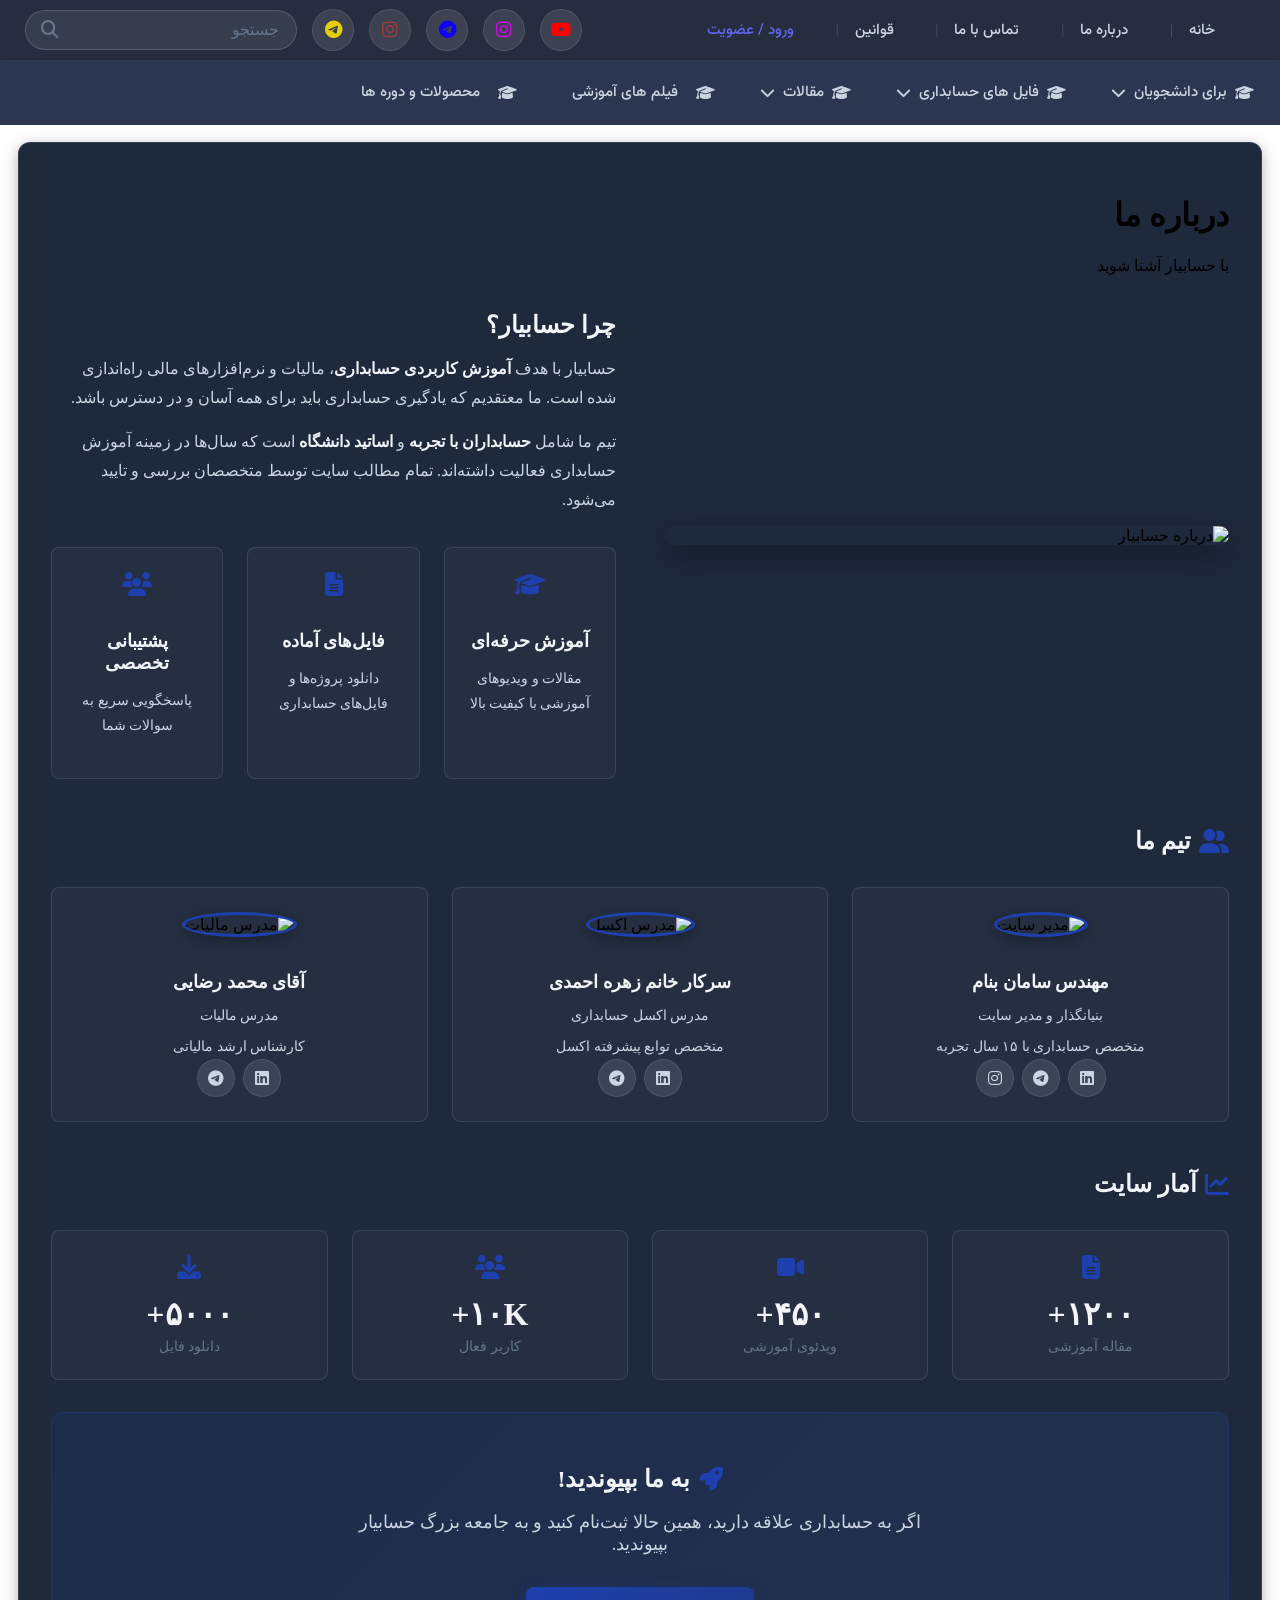
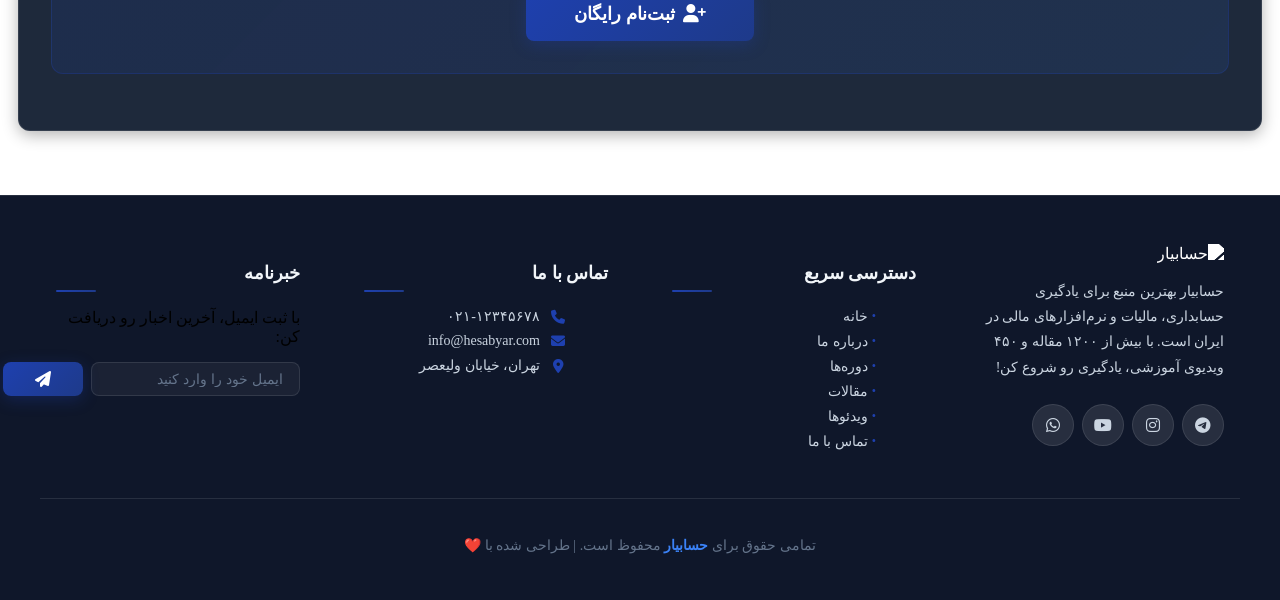
==== html/about-us.html @ b2c0339a "first commit and push" ====
<!doctype html>
<html lang="en" dir="rtl">
  <head>
    <meta charset="UTF-8" />
    <meta name="viewport" content="width=device-width, initial-scale=1.0" />
    <title>about us</title>
    <!-- Fonts -->
    <link
      href="https://fonts.googleapis.com/css2?family=Vazirmatn:wght@100;200;300;400;500;600;700;800;900&display=swap"
      rel="stylesheet"
    />
    <link
      rel="stylesheet"
      href="https://cdnjs.cloudflare.com/ajax/libs/font-awesome/6.7.2/css/all.min.css"
    />
    <link rel="stylesheet" href="../styles/header/top-header.css" />
    <link rel="stylesheet" href="../styles/header/bottom-header.css" />
    <link rel="stylesheet" href="../styles/header/mobile-header.css" />
    <link rel="stylesheet" href="../styles/main/main.css" />
    <link rel="stylesheet" href="../styles/pages/about-us.css" />
    <link rel="stylesheet" href="../styles/footer/main-footer.css" />
    <link
      rel="stylesheet"
      href="https://cdnjs.cloudflare.com/ajax/libs/font-awesome/6.7.2/css/all.min.css"
    />
  </head>
  <body>
    <header class="header">
      <section class="top-header">
        <div class="top-header_container">
          <div class="top-header_wrapper">
            <div class="top-header_right">
              <ul class="top-header_right right-menu">
                <li class="right-menu_items home">
                  <a href="../html/index.html">خانه</a>
                </li>
                <li class="right-menu_items about-us">
                  <a href="../html/about-us.html">درباره ما</a>
                </li>

                <li class="right-menu_items contact-us">
                  <a href="../html/support.html"> تماس با ما </a>
                </li>

                <li class="right-menu_items rules">
                  <a href="../html/support.html"> قوانین </a>
                </li>

                <li class="right-menu_items signin">
                  <a href="../html/sign-up.html" class="signup">ورود / عضویت</a>
                </li>
              </ul>
            </div>

            <div class="top-header_left">
              <ul class="components">
                <li class="social-icons-item youtube">
                  <a class="social-link youtube-social-icon" href="#">
                    <i class="fa-brands fa-youtube" style="color: red"></i>
                  </a>
                </li>

                <li class="social-icons-item instagram">
                  <a class="social-link instagram-social-icon" href="#">
                    <i
                      class="fa-brands fa-instagram"
                      style="color: rgb(205, 10, 223)"
                    ></i>
                  </a>
                </li>

                <li class="social-icons-item telegram">
                  <a class="social-link telegram-social-icon" href="#">
                    <i
                      class="fa-brands fa-telegram"
                      style="color: rgb(17, 0, 255)"
                    ></i>
                  </a>
                </li>

                <li class="social-icons-item aparat">
                  <a class="social-link aparat-social-icon" href="#">
                    <i
                      class="fa-brands fa-instagram"
                      style="color: rgb(157, 61, 61)"
                    ></i>
                  </a>
                </li>

                <li class="social-icons-item eitaa">
                  <a class="social-link eitaa-social-icon" href="#">
                    <i
                      class="fa-brands fa-telegram"
                      style="color: rgb(230, 207, 4)"
                    ></i>
                  </a>
                </li>

                <li class="search-box">
                  <input type="text" placeholder="جستجو" />
                  <i class="fa-solid fa-magnifying-glass"></i>
                </li>
              </ul>
            </div>
          </div>
        </div>
      </section>

      <section class="bottom-header">
        <div class="bottom-header_container">
          <div class="bottom-header_wrapper">
            <nav class="navbar">
              <ul class="nav-menu">
                <li class="nav-menu_items">
                  <span class="menu-item menu-item-static">
                    <i class="fa-solid fa-graduation-cap"></i>
                    <span class="menu-item_name"> برای دانشجویان </span>
                    <i class="fa-solid fa-chevron-down"></i>
                  </span>

                  <ul class="sub-menu">
                    <li class="has-submenu">
                      <span class="submenu-label">
                        کتاب و جزوه
                        <i class="fa-solid fa-chevron-left"></i>
                      </span>

                      <ul class="sub-menu-2">
                        <li>
                          <a href="list-page.html?cat=diploma"
                            >دروس تخصصی دیپلم</a
                          >
                        </li>
                        <li>
                          <a href="list-page.html?cat=associate_degree"
                            >دروس تخصصی کاردانی</a
                          >
                        </li>
                        <li>
                          <a href="list-page.html?cat=bachelor"
                            >دروس تخصصی کارشناسی</a
                          >
                        </li>
                        <li>
                          <a href="list-page.html?cat=master"
                            >دروس تخصصی ارشد</a
                          >
                        </li>
                        <li>
                          <a href="list-page.html?cat=phd">دروس تخصصی دکتری</a>
                        </li>
                      </ul>
                    </li>

                    <li class="has-submenu">
                      <span class="submenu-label">
                        کنکوری ها
                        <i class="fa-solid fa-chevron-left"></i>
                      </span>

                      <ul class="sub-menu-2">
                        <li>
                          <a href="list-page.html?cat=konkur1"
                            >سوالات کنکوری ها + جواب ها</a
                          >
                        </li>
                        <li>
                          <a href="list-page.html?cat=konkur2"
                            >ضرایب و منابع کنکور ها</a
                          >
                        </li>
                        <li>
                          <a href="list-page.html?cat=konkur3"
                            >روش های مطالعه و تست</a
                          >
                        </li>
                      </ul>
                    </li>

                    <li class="has-submenu">
                      <span class="submenu-label">
                        پروژه های حسابداری
                        <i class="fa-solid fa-chevron-left"></i>
                      </span>

                      <ul class="sub-menu-2">
                        <li>
                          <a href="list-page.html?cat=Enterpreneurship_projects"
                            >پروژه های کارآفرینی</a
                          >
                        </li>

                        <li>
                          <a href="list-page.html?cat=Enternship-projects"
                            >پروژه های کاراموزی</a
                          >
                        </li>

                        <li>
                          <a href="list-page.html?cat=Financial-project"
                            >پروژه های مالی و حسابداری</a
                          >
                        </li>
                      </ul>
                    </li>
                  </ul>
                </li>

                <li class="nav-menu_items">
                  <span class="menu-item menu-item-static">
                    <i class="fa-solid fa-graduation-cap"></i>
                    <span class="menu-item_name">فایل های حسابداری</span>
                    <i class="fa-solid fa-chevron-down"></i>
                  </span>

                  <ul class="sub-menu">
                    <li class="has-submenu">
                      <a href="list-page.html?cat=power_point">
                        دانلود فایل پاور پوینت
                      </a>
                    </li>
                    <li class="has-submenu">
                      <a href="list-page.html?cat=Exel">
                        دانلود فایل های اکسل</a
                      >
                    </li>
                    <li class="has-submenu">
                      <a href="list-page.html?cat=Word"> دانلود فایل های ورد</a>
                    </li>
                  </ul>
                </li>

                <li class="nav-menu_items">
                  <span class="menu-item menu-item-static">
                    <i class="fa-solid fa-graduation-cap"></i>
                    <span class="menu-item_name"> مقالات</span>
                    <i class="fa-solid fa-chevron-down"></i>
                  </span>

                  <ul class="sub-menu">
                    <li class="has-submenu">
                      <a href="list-page.html?cat=accounting_article">
                        مقالات حسابداری
                      </a>
                    </li>
                    <li class="has-submenu">
                      <a href="list-page.html?cat=software_training">
                        آموزش نرم افزار ها</a
                      >
                    </li>
                    <li class="has-submenu">
                      <a href="list-page.html?cat=standards">
                        اصول و استانداردها</a
                      >
                    </li>
                    <li class="has-submenu">
                      <a href="list-page.html?cat=accounting_circulars">
                        بخش نامه های حسابداری</a
                      >
                    </li>
                  </ul>
                </li>

                <li class="nav-menu_items">
                  <span class="menu-item menu-item-static">
                    <i class="fa-solid fa-graduation-cap"></i>
                    <a href="list-page.html?cat=videos">
                      <span> فیلم های آموزشی</span>
                    </a>
                  </span>
                </li>

                <li class="nav-menu_items">
                  <span class="menu-item menu-item-static">
                    <i class="fa-solid fa-graduation-cap"></i>
                    <a href="#">
                      <span> محصولات و دوره ها</span>
                    </a>
                  </span>
                </li>
              </ul>
            </nav>
          </div>
        </div>
      </section>
    </header>
    <section class="mobile-header">
      <div class="mobile-menu_container">
        <div class="mobile-header_container">
          <button class="mobile-menu-btn">
            <i class="fa-solid fa-bars"></i>
          </button>
        </div>

        <div class="website-logo">
          <a href="../html/home.html">
            <img src="../images/logo3.png" class="website-logo_img" />
          </a>
        </div>
      </div>

      <div class="mobile-menu">
        <div class="mobile-menu_header">
          <button class="mobile-close">
            <i class="fa-solid fa-xmark"></i>
          </button>

          <div class="mobile-search-box">
            <i class="fa-solid fa-magnifying-glass"></i>
            <input type="text" placeholder="جستجو..." />
          </div>

          <button class="mobile-search-btn">
            <i class="fa-solid fa-magnifying-glass"></i>
          </button>
        </div>

        <ul class="mobile-menu_list">
          <li class="mobile-dropdown">
            <button class="mobile-dropdown-btn">
              <span>برای دانشجویان</span>
              <i class="fa-solid fa-chevron-down"></i>
            </button>

            <ul class="mobile-dropdown-menu">
              <li class="mobile-sub-dropdown">
                <button class="mobile-sub-btn">
                  <span>کتاب و جزوه</span>
                  <i class="fa-solid fa-chevron-left"></i>
                </button>

                <ul class="mobile-sub_menu">
                  <li>
                    <a href="list-page.html?cat=diploma"> دروس تخصصی دیپلم </a>
                  </li>

                  <li>
                    <a href="list-page.html?cat=associate_degree">
                      دروس تخصصی کاردانی
                    </a>
                  </li>

                  <li>
                    <a href="list-page.html?cat=bachelor">
                      دروس تخصصی کارشناسی
                    </a>
                  </li>

                  <li>
                    <a href="list-page.html?cat=master"> دروس تخصصی ارشد </a>
                  </li>

                  <li>
                    <a href="list-page.html?cat=phd"> دروس تخصصی دکتری </a>
                  </li>
                </ul>
              </li>

              <!-- کنکوری ها -->

              <li class="mobile-sub-dropdown">
                <button class="mobile-sub-btn">
                  <span>کنکوری ها</span>
                  <i class="fa-solid fa-chevron-left"></i>
                </button>

                <ul class="mobile-sub_menu">
                  <li>
                    <a href="list-page.html?cat=konkur1">
                      سوالات کنکوری ها + جواب ها
                    </a>
                  </li>

                  <li>
                    <a href="list-page.html?cat=konkur2">
                      ضرایب و منابع کنکور ها
                    </a>
                  </li>

                  <li>
                    <a href="list-page.html?cat=konkur3">
                      روش های مطالعه و تست
                    </a>
                  </li>
                </ul>
              </li>

              <!-- پروژه ها -->

              <li class="mobile-sub-dropdown">
                <button class="mobile-sub-btn">
                  <span>پروژه های حسابداری</span>
                  <i class="fa-solid fa-chevron-left"></i>
                </button>

                <ul class="mobile-sub_menu">
                  <li>
                    <a href="list-page.html?cat=Enterpreneurship_projects"
                      >پروژه های کارآفرینی</a
                    >
                  </li>

                  <li>
                    <a href="list-page.html?cat=Enternship-projects"
                      >پروژه های کاراموزی</a
                    >
                  </li>

                  <li>
                    <a href="list-page.html?cat=Financial-project"
                      >پروژه های مالی و حسابداری</a
                    >
                  </li>
                </ul>
              </li>
            </ul>
          </li>

          <li class="mobile-dropdown">
            <button class="mobile-dropdown-btn">
              <span>فایل های حسابداری</span>
              <i class="fa-solid fa-chevron-down"></i>
            </button>

            <ul class="mobile-dropdown-menu">
              <li class="mobile-sub-dropdown">
                <a href="list-page.html?cat=power_point">
                  دانلود فایل پاور پوینت
                </a>
              </li>
              <li class="mobile-sub-dropdown">
                <a href="list-page.html?cat=Exel"> دانلود فایل های اکسل</a>
              </li>
              <li class="mobile-sub-dropdown">
                <a href="list-page.html?cat=Word"> دانلود فایل های ورد</a>
              </li>
            </ul>
          </li>

          <li class="mobile-dropdown">
            <button class="mobile-dropdown-btn">
              <span>مقالات</span>
              <i class="fa-solid fa-chevron-down"></i>
            </button>

            <ul class="mobile-dropdown-menu">
              <li class="mobile-sub-dropdown">
                <a href="list-page.html?cat=accounting_article">
                  مقالات حسابداری
                </a>
              </li>
              <li class="mobile-sub-dropdown">
                <a href="list-page.html?cat=software_training">
                  آموزش نرم افزار ها</a
                >
              </li>
              <li class="mobile-sub-dropdown">
                <a href="list-page.html?cat=standards"> اصول و استانداردها</a>
              </li>

              <li class="mobile-sub-dropdown">
                <a href="list-page.html?cat=accounting_circulars">
                  بخش نامه های حسابداری</a
                >
              </li>
            </ul>
          </li>

          <li class="mobile-dropdown">
            <button class="mobile-dropdown-btn">
              <span>فیلم های آموزشی</span>
              <i class="fa-solid fa-chevron-down"></i>
            </button>

            <ul class="mobile-dropdown-menu">
              <li class="mobile-sub-dropdown">
                <a href="list-page.html?cat=videos"> فیلم های آموزشی </a>
              </li>
            </ul>
          </li>
          <li class="mobile-dropdown">
            <button class="mobile-dropdown-btn">
              <span>محصولات و دوره ها</span>
            </button>
          </li>
          <li class="mobile-dropdown">
            <a href="../html/signup.html" class="mobile-dropdown-btn">
              <span>ورود</span>
            </a>
          </li>
        </ul>
      </div>

      <div class="mobile-overlay"></div>
    </section>

    <main class="main">
      <div class="main-container">
        <!-- PAGE HEADER -->
        <div class="page-header">
          <h1 class="page-title">درباره ما</h1>
          <p class="page-subtitle">با حسابیار آشنا شوید</p>
        </div>

        <!-- ABOUT CONTENT -->
        <div class="about-content">
          <div class="about-image">
            <img
              src="../images/about-us.jpg"
              alt="درباره حسابیار"
              loading="lazy"
            />
          </div>
          <div class="about-text">
            <h2>چرا حسابیار؟</h2>
            <p>
              حسابیار با هدف <strong>آموزش کاربردی حسابداری</strong>، مالیات و
              نرم‌افزارهای مالی راه‌اندازی شده است. ما معتقدیم که یادگیری
              حسابداری باید برای همه آسان و در دسترس باشد.
            </p>
            <p>
              تیم ما شامل <strong>حسابداران با تجربه</strong> و
              <strong>اساتید دانشگاه</strong> است که سال‌ها در زمینه آموزش
              حسابداری فعالیت داشته‌اند. تمام مطالب سایت توسط متخصصان بررسی و
              تایید می‌شود.
            </p>
            <div class="about-features">
              <div class="about-feature">
                <i class="fa-solid fa-graduation-cap"></i>
                <h3>آموزش حرفه‌ای</h3>
                <p>مقالات و ویدیوهای آموزشی با کیفیت بالا</p>
              </div>
              <div class="about-feature">
                <i class="fa-solid fa-file-lines"></i>
                <h3>فایل‌های آماده</h3>
                <p>دانلود پروژه‌ها و فایل‌های حسابداری</p>
              </div>
              <div class="about-feature">
                <i class="fa-solid fa-users"></i>
                <h3>پشتیبانی تخصصی</h3>
                <p>پاسخگویی سریع به سوالات شما</p>
              </div>
            </div>
          </div>
        </div>

        <!-- TEAM SECTION -->
        <section class="team-section">
          <h2 class="section-title">
            <i class="fa-solid fa-user-group"></i>
            تیم ما
          </h2>
          <div class="team-grid">
            <div class="team-member">
              <img src="../images/team-1.jpg" alt="مدیر سایت" loading="lazy" />
              <h3>مهندس سامان بنام</h3>
              <p>بنیانگذار و مدیر سایت</p>
              <p class="team-bio">متخصص حسابداری با ۱۵ سال تجربه</p>
              <div class="team-socials">
                <a href="#"><i class="fa-brands fa-linkedin"></i></a>
                <a href="#"><i class="fa-brands fa-telegram"></i></a>
                <a href="#"><i class="fa-brands fa-instagram"></i></a>
              </div>
            </div>
            <div class="team-member">
              <img src="../images/team-2.jpg" alt="مدرس اکسل" loading="lazy" />
              <h3>سرکار خانم زهره احمدی</h3>
              <p>مدرس اکسل حسابداری</p>
              <p class="team-bio">متخصص توابع پیشرفته اکسل</p>
              <div class="team-socials">
                <a href="#"><i class="fa-brands fa-linkedin"></i></a>
                <a href="#"><i class="fa-brands fa-telegram"></i></a>
              </div>
            </div>
            <div class="team-member">
              <img
                src="../images/team-3.jpg"
                alt="مدرس مالیات"
                loading="lazy"
              />
              <h3>آقای محمد رضایی</h3>
              <p>مدرس مالیات</p>
              <p class="team-bio">کارشناس ارشد مالیاتی</p>
              <div class="team-socials">
                <a href="#"><i class="fa-brands fa-linkedin"></i></a>
                <a href="#"><i class="fa-brands fa-telegram"></i></a>
              </div>
            </div>
          </div>
        </section>

        <!-- STATS SECTION -->
        <section class="about-stats">
          <h2 class="section-title">
            <i class="fa-solid fa-chart-line"></i>
            آمار سایت
          </h2>
          <div class="stats-grid">
            <div class="stat-card">
              <i class="fa-solid fa-file-lines"></i>
              <span class="stat-number">۱۲۰۰+</span>
              <span class="stat-label">مقاله آموزشی</span>
            </div>
            <div class="stat-card">
              <i class="fa-solid fa-video"></i>
              <span class="stat-number">۴۵۰+</span>
              <span class="stat-label">ویدئوی آموزشی</span>
            </div>
            <div class="stat-card">
              <i class="fa-solid fa-users"></i>
              <span class="stat-number">۱۰K+</span>
              <span class="stat-label">کاربر فعال</span>
            </div>
            <div class="stat-card">
              <i class="fa-solid fa-download"></i>
              <span class="stat-number">۵۰۰۰+</span>
              <span class="stat-label">دانلود فایل</span>
            </div>
          </div>
        </section>

        <!-- CTA SECTION -->
        <section class="cta-section">
          <div class="cta-content">
            <h2 class="cta-title">
              <i class="fa-solid fa-rocket"></i>
              به ما بپیوندید!
            </h2>
            <p class="cta-desc">
              اگر به حسابداری علاقه دارید، همین حالا ثبت‌نام کنید و به جامعه
              بزرگ حسابیار بپیوندید.
            </p>
            <a href="signup.html" class="btn btn-primary btn-lg">
              <i class="fa-solid fa-user-plus"></i>
              ثبت‌نام رایگان
            </a>
          </div>
        </section>
      </div>
    </main>

    <!-- FOOTER -->
    <footer class="footer">
      <div class="footer-container">
        <div class="footer-top">
          <div class="footer-section about">
            <div class="footer-logo">
              <img
                src="../images/logo.png"
                alt="حسابیار"
                class="footer-logo-img"
              />
            </div>
            <p class="footer-desc">
              حسابیار بهترین منبع برای یادگیری حسابداری، مالیات و نرم‌افزارهای
              مالی در ایران است. با بیش از ۱۲۰۰ مقاله و ۴۵۰ ویدیوی آموزشی،
              یادگیری رو شروع کن!
            </p>
            <div class="footer-socials">
              <a href="#" class="social-link"
                ><i class="fa-brands fa-telegram"></i
              ></a>
              <a href="#" class="social-link"
                ><i class="fa-brands fa-instagram"></i
              ></a>
              <a href="#" class="social-link"
                ><i class="fa-brands fa-youtube"></i
              ></a>
              <a href="#" class="social-link"
                ><i class="fa-brands fa-whatsapp"></i
              ></a>
            </div>
          </div>
          <div class="footer-section links">
            <h3 class="footer-title">دسترسی سریع</h3>
            <ul class="footer-links">
              <li><a href="home.html">خانه</a></li>
              <li><a href="about-us.html">درباره ما</a></li>
              <li><a href="list-page.html?cat=courses">دوره‌ها</a></li>
              <li><a href="list-page.html?cat=articles">مقالات</a></li>
              <li><a href="list-page.html?cat=videos">ویدئوها</a></li>
              <li><a href="support.html">تماس با ما</a></li>
            </ul>
          </div>
          <div class="footer-section contact">
            <h3 class="footer-title">تماس با ما</h3>
            <ul class="footer-contact">
              <li>
                <i class="fa-solid fa-phone"></i><span>۰۲۱-۱۲۳۴۵۶۷۸</span>
              </li>
              <li>
                <i class="fa-solid fa-envelope"></i
                ><span>info@hesabyar.com</span>
              </li>
              <li>
                <i class="fa-solid fa-location-dot"></i
                ><span>تهران، خیابان ولیعصر</span>
              </li>
            </ul>
          </div>
          <div class="footer-section newsletter">
            <h3 class="footer-title">خبرنامه</h3>
            <p>با ثبت ایمیل، آخرین اخبار رو دریافت کن:</p>
            <form class="newsletter-form">
              <input
                type="email"
                placeholder="ایمیل خود را وارد کنید"
                class="newsletter-input"
              />
              <button type="submit" class="btn btn-primary">
                <i class="fa-solid fa-paper-plane"></i>
              </button>
            </form>
          </div>
        </div>
        <div class="footer-bottom">
          <p>
            تمامی حقوق برای <a href="home.html">حسابیار</a> محفوظ است. | طراحی
            شده با ❤️
          </p>
        </div>
      </div>
    </footer>
  </body>
</html>
---- styles/header/top-header.css ----
/* ============================================
   TOP HEADER STYLES - Glassmorphism + Sticky
   Simple & Beautiful Design
   ============================================ */

.header {
    position: sticky;
    top: 0;
    z-index: 1000;
    width: 100%;
}

/* Top Header Container - Glass Effect */
.top-header_container {
    height: 60px;
    position: relative;
    z-index: 10;
}

.top-header_wrapper {
    height: 100%;
    display: flex;
    align-items: center;
    justify-content: space-between;
    padding: 0 25px;
    background: rgba(15, 23, 42, 0.9);
    backdrop-filter: blur(5px);
    -webkit-backdrop-filter: blur(12px);
    border-bottom: 1px solid rgba(255, 255, 255, 0.1);
    transition: all 0.3s ease;
}

.top-header_wrapper:hover {
    background: rgba(22, 33, 62, 0.95);
}

.top-header_today {
    color: #cbd5e1;
    font-size: 17px;
}

/* Right Menu Section */
.top-header_right {
    display: flex;
    gap: 30px;
}

.right-menu {
    list-style-type: none;
    border: none;
    outline: none;
    display: flex;
    align-items: center;
}

.right-menu_items {
    position: relative;
}

.right-menu_items:not(:last-child)::after {
    content: "|";
    color: rgba(255, 255, 255, 0.2);
    margin: 0 12px;
    font-size: 14px;
}

.top-header_right a {
    text-decoration: none;
    color: #cbd5e1;
    font-size: 15px;
    transition: all 0.3s ease;
    font-family: 'Vazirmatn', 'Segoe UI', sans-serif;
    font-weight: 500;
}

.top-header_right a:hover {
    color: #3b82f6;
    transform: translateY(-1px);
}

.top-header_right a.signup {
    color: #6366f1;
}

.top-header_right a.signup:hover {
    color: #3b82f6;
}

/* Left Components Section */
.top-header_left {
    display: flex;
    align-items: center;
    gap: 15px;
}

.components {
    display: flex;
    align-items: center;
    gap: 15px;
    font-size: 18px;
    cursor: pointer;
    list-style-type: none;
}

.social-icons-item {
    transition: transform 0.3s ease;
}

.social-icons-item:hover {
    transform: scale(1.1);
}

.social-link {
    color: #94a3b8;
    transition: all 0.3s ease;
    display: flex;
    align-items: center;
    justify-content: center;
    width: 34px;
    height: 34px;
    border-radius: 50%;
    background: rgba(255, 255, 255, 0.08);
}

.social-link:hover {
    color: #3b82f6;
    background: rgba(59, 130, 246, 0.2);
    transform: translateY(-2px);
}

/* Social Icons Colors */
.youtube-social-icon {
    color: #ef4444 !important;
}

.youtube-social-icon:hover {
    color: #ff6b6b !important;
    background: rgba(239, 68, 68, 0.2) !important;
}

.instagram-social-icon {
    color: #c084fc !important;
}

.instagram-social-icon:hover {
    color: #e879f9 !important;
    background: rgba(192, 132, 252, 0.2) !important;
}

.telegram-social-icon {
    color: #3b82f6 !important;
}

.telegram-social-icon:hover {
    color: #6366f1 !important;
    background: rgba(99, 102, 241, 0.2) !important;
}

.aparat-social-icon {
    color: #ef4444 !important;
}

.aparat-social-icon:hover {
    color: #f87171 !important;
    background: rgba(239, 68, 68, 0.2) !important;
}

.eitaa-social-icon {
    color: #fbbf24 !important;
}

.eitaa-social-icon:hover {
    color: #fcd34d !important;
    background: rgba(251, 191, 36, 0.2) !important;
}

/* Search Box - Modern Design */
.search-box {
    width: 240px;
    height: 38px;
    background: rgba(255, 255, 255, 0.08);
    border: 1px solid rgba(255, 255, 255, 0.15);
    border-radius: 20px;
    display: flex;
    align-items: center;
    padding: 0 15px;
    gap: 8px;
    transition: all 0.3s ease;
}

.search-box:focus-within {
    background: rgba(255, 255, 255, 0.12);
    border-color: #3b82f6;
    box-shadow: 0 0 0 3px rgba(59, 130, 246, 0.1);
}

.search-box input {
    border: none;
    outline: none;
    background: transparent;
    width: 100%;
    font-size: 16px;
    color: #f1f5f9;
}

.search-box input::placeholder {
    color: #64748b;
}

.search-box i {
    color: #64748b;
    transition: color 0.3s ease;
}

.search-box:focus-within i {
    color: #3b82f6;
}

/* Responsive */
@media (max-width: 1000px) {
    .top-header {
        display: none;
    }
}

@media (max-width: 1200px) {
    .search-box {
        width: 200px;
    }

    .top-header_wrapper {
        padding: 0 15px;
    }

    .top-header_right {
        gap: 15px;
    }
}
---- styles/header/bottom-header.css ----
/* ============================================
   BOTTOM HEADER STYLES - Glassmorphism
   Simple & Clean Navigation
   ============================================ */

.bottom-header {
    border-bottom: 1px solid rgba(255, 255, 255, 0.1);
}

.bottom-header_container {
    height: 65px;
    display: flex;
    align-items: center;
    padding-right: 16px;
    background: rgba(22, 33, 62, 0.9);
    backdrop-filter: blur(5px);
    -webkit-backdrop-filter: blur(12px);
}

.bottom-header_wrapper {
    width: 100%;
}

.navbar {
    width: 100%;
}

/* Navigation Menu */
.nav-menu {
    display: flex;
    align-items: center;
    gap: 25px;
    list-style: none;
    padding: 0;
    margin: 0;
}

.nav-menu_items {
    position: relative;
}

/* Menu Items */
.menu-item {
    display: flex;
    align-items: center;
    gap: 8px;
    height: 65px;
    text-decoration: none;
    color: #cbd5e1;
    transition: all 0.3s ease;
    padding: 0 10px;
    border-radius: 6px;
    font-family: 'Vazirmatn', 'Segoe UI', sans-serif;
    font-size: 15px;
}

.menu-item:hover {
    color: #f1f5f9;
    background: rgba(255, 255, 255, 0.08);
}

.menu-item:hover .fa-chevron-down {
    transform: rotate(180deg);
}

.menu-item i {
    transition: all 0.3s ease;
}

.menu-item_name {
    color: inherit;
    transition: all 0.3s ease;
    font-weight: 500;
}

.menu-item-static {
    cursor: pointer;
}

/* Submenu Label */
.submenu-label {
    display: flex;
    justify-content: space-between;
    align-items: center;
    padding: 12px 18px;
    color: #94a3b8;
    cursor: pointer;
    transition: all 0.3s ease;
    font-family: 'Vazirmatn', 'Segoe UI', sans-serif;
    font-size: 14px;
}

.submenu-label:hover {
    background: rgba(255, 255, 255, 0.05);
    color: #f1f5f9;
    padding-right: 26px;
}

/* Submenu - Glass Effect */
.sub-menu {
    position: absolute;
    top: 100%;
    right: 0;
    width: 240px;
    background: rgba(15, 23, 42, 0.98);
    list-style: none;
    border: 1px solid rgba(255, 255, 255, 0.1);
    border-radius: 10px;
    box-shadow: 0 10px 25px rgba(0, 0, 0, 0.4);
    padding: 6px 0;
    opacity: 0;
    visibility: hidden;
    transform: translateY(10px);
    transition: all 0.3s ease;
    z-index: 999;
    backdrop-filter: blur(10px);
    -webkit-backdrop-filter: blur(10px);
}

.nav-menu_items:hover>.sub-menu {
    opacity: 1;
    visibility: visible;
    transform: translateY(0);
}

/* Submenu Items */
.sub-menu li {
    position: relative;
}

.sub-menu li a {
    display: flex;
    justify-content: space-between;
    align-items: center;
    text-decoration: none;
    color: #94a3b8;
    padding: 12px 18px;
    transition: all 0.25s ease;
    font-family: 'Vazirmatn', 'Segoe UI', sans-serif;
    font-size: 14px;
}

.sub-menu li a:hover {
    background: rgba(255, 255, 255, 0.08);
    color: #3b82f6;
    padding-right: 26px;
}

.sub-menu li:not(:last-child) {
    border-bottom: 1px solid rgba(255, 255, 255, 0.08);
}

/* Submenu Level 2 */
.has-submenu {
    position: relative;
}

.sub-menu-2 {
    position: absolute;
    top: 0;
    right: 100%;
    width: 220px;
    background: rgba(15, 23, 42, 0.98);
    list-style: none;
    border: 1px solid rgba(255, 255, 255, 0.1);
    border-radius: 10px;
    box-shadow: 0 10px 25px rgba(0, 0, 0, 0.4);
    padding: 6px 0;
    opacity: 0;
    visibility: hidden;
    transform: translateX(10px);
    transition: all 0.3s ease;
    z-index: 1000;
    backdrop-filter: blur(10px);
    -webkit-backdrop-filter: blur(10px);
}

.has-submenu:hover>.sub-menu-2 {
    opacity: 1;
    visibility: visible;
    transform: translateX(0);
}

.sub-menu-2 li a {
    display: flex;
    justify-content: space-between;
    align-items: center;
    text-decoration: none;
    color: #94a3b8;
    padding: 12px 18px;
    transition: all 0.25s ease;
    font-family: 'Vazirmatn', 'Segoe UI', sans-serif;
    font-size: 13px;
}

.sub-menu-2 li a:hover {
    background: rgba(255, 255, 255, 0.08);
    color: #3b82f6;
    padding-right: 26px;
}

.sub-menu-2 li:not(:last-child) {
    border-bottom: 1px solid rgba(255, 255, 255, 0.08);
}

/* Arrow Icons */
.has-submenu>a i,
.has-submenu .submenu-label i {
    font-size: 11px;
    transition: all 0.3s ease;
    color: #64748b;
}

.has-submenu:hover>a i,
.has-submenu:hover .submenu-label i {
    transform: translateX(-4px);
    color: #3b82f6;
}

/* Border Radius for Submenus */
.sub-menu li:first-child a {
    border-top-left-radius: 10px;
    border-top-right-radius: 10px;
}

.sub-menu li:last-child a {
    border-bottom-left-radius: 10px;
    border-bottom-right-radius: 10px;
}

.sub-menu-2 li:first-child a {
    border-top-left-radius: 10px;
    border-top-right-radius: 10px;
}

.sub-menu-2 li:last-child a {
    border-bottom-left-radius: 10px;
    border-bottom-right-radius: 10px;
}

/* Navigation Menu Items with Direct Links */
.nav-menu_items a {
    color: inherit;
    font-size: 15px;
    display: flex;
    align-items: center;
    gap: 8px;
    padding: 0 10px;
    height: 65px;
    transition: all 0.3s ease;
    font-family: 'Vazirmatn', 'Segoe UI', sans-serif;
    font-weight: 500;
}

.nav-menu_items a:hover {
    color: #3b82f6;
}

.nav-menu_items a i {
    font-size: 15px;
}

/* Active State */
.nav-menu_items.active .menu-item,
.nav-menu_items.active a {
    color: #3b82f6;
}

/* Transition Properties */
.sub-menu,
.sub-menu-2 {
    transition: opacity 0.3s ease, transform 0.3s ease, visibility 0.3s;
}

/* Responsive */
@media (max-width: 1200px) {
    .nav-menu {
        gap: 15px;
    }

    .menu-item_name {
        font-size: 14px;
    }

    .sub-menu {
        width: 220px;
    }

    .sub-menu-2 {
        width: 200px;
    }
}

@media (max-width: 1000px) {
    .bottom-header {
        display: none;
    }
}

@media (max-width: 992px) {
    .nav-menu {
        gap: 10px;
    }

    .bottom-header_wrapper {
        padding-right: 10px;
    }
}
---- styles/header/mobile-header.css ----
/* ============================================
   MOBILE MENU STYLES - Glassmorphism
   Matching with Desktop Header
   ============================================ */

a {
    text-decoration: none;
    color: #cbd5e1;
}

.mobile-header {
    display: none;
    position: unset;
}

.mobile-menu_container {
    display: flex;
    align-items: center;
    justify-content: space-between;
}

.mobile-header_container {
    height: 60px;
    padding: 0 15px;
    display: flex;
    align-items: center;
    gap: 1rem;
    border-bottom: 1px solid rgba(255, 255, 255, 0.1);
    position: sticky;
    top: 0;
    z-index: 1000;
    backdrop-filter: blur(12px);
    -webkit-backdrop-filter: blur(12px);
    border-bottom-right-radius: 0.5rem;
    border-bottom-left-radius: 0.5rem;
}

/* Mobile Menu Button */
.mobile-menu-btn {
    width: 42px;
    height: 42px;
    border: none;
    border-radius: 10px;
    background: rgba(18, 26, 46, 0.95);
    cursor: pointer;
    transition: all 0.3s ease;
    display: flex;
    align-items: center;
    justify-content: center;
    color: #f1f5f9;
}

.mobile-menu-btn:hover {
    background: rgba(33, 45, 76, 0.95);
    color: #d8e2ec;
}

.mobile-menu-btn i {
    font-size: 19px;
}

/* Website Logo */
.website-logo {
    padding-left: 0.75rem;
}

.website-logo_img {
    width: 5rem;
    height: 3rem;
}

/* Mobile Menu - Glass Effect */
.mobile-menu {
    width: 280px;
    height: 100vh;
    background: rgba(15, 23, 42, 0.98);
    position: fixed;
    top: 0;
    right: -290px;
    z-index: 9999;
    overflow-y: auto;
    transition: all 0.35s ease;
    box-shadow: -8px 0 30px rgba(0, 0, 0, 0.4);
    border-left: 1px solid rgba(255, 255, 255, 0.1);
    backdrop-filter: blur(10px);
    -webkit-backdrop-filter: blur(10px);
}

.mobile-menu.active {
    right: 0;
}

/* Mobile Menu Header */
.mobile-menu_header {
    height: 64px;
    display: flex;
    align-items: center;
    gap: 10px;
    padding: 0 12px;
    border-bottom: 1px solid rgba(255, 255, 255, 0.1);
    background: rgba(255, 255, 255, 0.03);
}

/* Close Button */
.mobile-close {
    width: 38px;
    height: 38px;
    border: none;
    background: rgba(255, 255, 255, 0.1);
    border-radius: 8px;
    cursor: pointer;
    transition: all 0.3s ease;
    display: flex;
    align-items: center;
    justify-content: center;
    color: #f1f5f9;
}

.mobile-close:hover {
    background: #ef4444;
    color: #fff;
}

.mobile-close i {
    font-size: 17px;
}

/* Mobile Search Box */
.mobile-search-box {
    flex: 1;
    height: 40px;
    display: flex;
    align-items: center;
    gap: 8px;
    padding: 0 12px;
    background: rgba(255, 255, 255, 0.1);
    border: 1px solid rgba(255, 255, 255, 0.15);
    border-radius: 20px;
    overflow: hidden;
    width: 0;
    opacity: 0;
    transition: all 0.35s ease;
}

.mobile-search-box.active {
    width: 100%;
    opacity: 1;
}

.mobile-search-box i {
    color: #64748b;
}

.mobile-search-box input {
    width: 100%;
    height: 100%;
    border: none;
    outline: none;
    background: transparent;
    font-size: 14px;
    color: #f1f5f9;
}

.mobile-search-box input::placeholder {
    color: #64748b;
}

.mobile-search-btn {
    width: 38px;
    height: 38px;
    border: none;
    background: rgba(255, 255, 255, 0.1);
    border-radius: 8px;
    cursor: pointer;
    flex-shrink: 0;
    transition: all 0.3s ease;
    display: flex;
    align-items: center;
    justify-content: center;
    color: #f1f5f9;
}

.mobile-search-btn:hover {
    background: #3b82f6;
    color: #fff;
}

.mobile-search-btn i {
    font-size: 17px;
}

/* ============================================
   MENU LIST STYLES
   ============================================ */

.mobile-menu_list,
.mobile-dropdown-menu,
.mobile-sub_menu {
    list-style-type: none;
    padding: 0;
    margin: 0;
}

/* Dropdown Menu */
.mobile-dropdown {
    border-bottom: 1px solid rgba(255, 255, 255, 0.08);
}

.mobile-dropdown-btn {
    width: 100%;
    height: 52px;
    display: flex;
    align-items: center;
    justify-content: space-between;
    padding: 0 18px;
    background: transparent;
    border: none;
    cursor: pointer;
    font-size: 15px;
    font-family: 'Vazirmatn', 'Segoe UI', sans-serif;
    color: #f1f5f9;
    transition: all 0.3s ease;
    font-weight: 500;
}

.mobile-dropdown-btn:hover {
    background: rgba(255, 255, 255, 0.08);
}

.mobile-dropdown-btn i {
    transition: all 0.3s ease;
    color: #64748b;
}

.mobile-dropdown.active>.mobile-dropdown-btn i {
    transform: rotate(180deg);
    color: #3b82f6;
}

.mobile-dropdown-menu,
.mobile-sub_menu {
    display: none;
    background: transparent;
}

.mobile-dropdown.active>.mobile-dropdown-menu {
    display: block;
}

/* ============================================
   SUB MENU LEVEL 2
   ============================================ */

.mobile-sub-dropdown {
    border-top: 1px solid rgba(255, 255, 255, 0.05);
    padding: 0.75rem 0.75rem 0.75rem 0;
}

.mobile-sub-btn {
    width: 100%;
    display: flex;
    align-items: center;
    justify-content: space-between;
    padding: 0 10px;
    background: transparent;
    border: none;
    cursor: pointer;
    font-size: 14px;
    font-family: 'Vazirmatn', 'Segoe UI', sans-serif;
    color: #cbd5e1;
    transition: all 0.3s ease;
    font-weight: 500;
}


.mobile-sub-btn span {
    color: #cbd5e1;
}

.mobile-sub-btn i {
    font-size: 12px;
    transition: all 0.3s ease;
    color: #64748b;
}

.mobile-sub-dropdown.active>.mobile-sub-btn i {
    transform: rotate(-90deg);
    color: #3b82f6;
}

/* ============================================
   SUB MENU LEVEL 3
   ============================================ */

.mobile-sub_menu {
    display: none;
    background: rgba(255, 255, 255, 0.03);
    padding: 6px 0;
    border-radius: 8px;
    margin: 4px 0;
}

.mobile-sub-dropdown.active>.mobile-sub_menu {
    display: block;
}

.mobile-sub_menu li {
    padding: 0.75rem 0.75rem 0.75rem 0;
}

.mobile-sub_menu a {
    display: block;
    padding: 3px 7px;
    text-decoration: none;
    color: #94a3b8;
    font-size: 13px;
    font-family: 'Vazirmatn', 'Segoe UI', sans-serif;
    transition: all 0.25s ease;
    border-radius: 8px;
}

.mobile-sub_menu a:hover {
    color: #3b82f6;
}

/* ============================================
   ANIMATIONS
   ============================================ */

.mobile-dropdown-menu,
.mobile-sub_menu {
    animation: fadeDown 0.25s ease;
}

@keyframes fadeDown {
    from {
        opacity: 0;
        transform: translateY(-8px);
    }

    to {
        opacity: 1;
        transform: translateY(0);
    }
}

/* ============================================
   OVERLAY
   ============================================ */

.mobile-overlay {
    position: fixed;
    inset: 0;
    background: rgba(0, 0, 0, 0.5);
    opacity: 0;
    visibility: hidden;
    transition: all 0.3s ease;
    z-index: 9998;
    backdrop-filter: blur(5px);
    -webkit-backdrop-filter: blur(5px);
}

.mobile-overlay.active {
    opacity: 1;
    visibility: visible;
}

/* ============================================
   SCROLLBAR STYLING
   ============================================ */

.mobile-menu::-webkit-scrollbar {
    width: 6px;
}

.mobile-menu::-webkit-scrollbar-thumb {
    background: rgba(255, 255, 255, 0.3);
    border-radius: 10px;
}

.mobile-menu::-webkit-scrollbar-track {
    background: rgba(255, 255, 255, 0.05);
}

/* ============================================
   RESPONSIVE
   ============================================ */

@media (max-width: 1000px) {
    .mobile-header {
        display: block;
    }

    .mobile-menu {
        width: 260px;
        right: -270px;
    }

    .mobile-menu.active {
        right: 0;
    }
}

@media (max-width: 768px) {
    .mobile-menu {
        width: 100%;
        right: -100%;
    }

    .mobile-header_container {
        padding: 0 10px;
    }

    .website-logo {
        padding-left: 0;
    }

    .website-logo_img {
        width: 4.5rem;
        height: 2.75rem;
    }
}

@media (max-width: 480px) {
    .mobile-menu_header {
        height: 56px;
    }

    .mobile-close,
    .mobile-search-btn {
        width: 34px;
        height: 34px;
    }

    .mobile-dropdown-btn {
        height: 46px;
        font-size: 14px;
    }

    .mobile-sub-btn {
        height: 44px;
        font-size: 13px;
    }
}
---- styles/main/main.css ----
/* ============================================
   MAIN STYLES - Import All Section Styles
   ============================================ */

@import url('variables.css');
@import url('common.css');
@import url('hero.css');
@import url('learning-path.css');
@import url('courses.css');
@import url('categories.css');
@import url('featured.css');
@import url('testimonials.css');
@import url('articles.css');
@import url('cta.css');
@import url('videos.css');
---- styles/pages/about-us.css ----
/* ============================================
   ABOUT US PAGE STYLES
   ============================================ */

@import url('../variables.css');
@import url('../base.css');

/* ABOUT CONTENT */
.about-content {
    display: grid;
    grid-template-columns: 1fr 1fr;
    gap: var(--spacing-2xl);
    margin-bottom: var(--spacing-2xl);
    align-items: center;
}

.about-image {
    border-radius: var(--radius-xl);
    overflow: hidden;
    box-shadow: var(--shadow-lg);
}

.about-image img {
    width: 100%;
    height: auto;
    object-fit: cover;
}

.about-text h2 {
    font-size: var(--font-size-2xl);
    color: var(--text-primary);
    margin-bottom: var(--spacing-md);
}

.about-text p {
    color: var(--text-secondary);
    margin-bottom: var(--spacing-md);
    line-height: var(--line-height-relaxed);
}

.about-text strong {
    color: var(--text-primary);
}

.about-features {
    display: grid;
    grid-template-columns: repeat(3, 1fr);
    gap: var(--spacing-lg);
    margin-top: var(--spacing-xl);
}

.about-feature {
    text-align: center;
    padding: var(--spacing-lg);
    background: rgba(255, 255, 255, 0.03);
    border: 1px solid var(--border-color);
    border-radius: var(--radius-lg);
    transition: all var(--transition-normal);
}

.about-feature:hover {
    background: rgba(255, 255, 255, 0.06);
    transform: translateY(-4px);
    box-shadow: var(--shadow-md);
    border-color: var(--accent-primary);
}

.about-feature i {
    font-size: var(--font-size-2xl);
    color: var(--accent-primary);
    margin-bottom: var(--spacing-md);
}

.about-feature h3 {
    font-size: var(--font-size-lg);
    color: var(--text-primary);
    margin-bottom: var(--spacing-xs);
}

.about-feature p {
    font-size: var(--font-size-sm);
    color: var(--text-secondary);
}

/* TEAM SECTION */
.team-section {
    margin-bottom: var(--spacing-2xl);
}

.team-grid {
    display: grid;
    grid-template-columns: repeat(auto-fit, minmax(280px, 1fr));
    gap: var(--spacing-lg);
    margin-top: var(--spacing-xl);
}

.team-member {
    text-align: center;
    padding: var(--spacing-lg);
    background: rgba(255, 255, 255, 0.03);
    border: 1px solid var(--border-color);
    border-radius: var(--radius-lg);
    transition: all var(--transition-normal);
}

.team-member:hover {
    background: rgba(255, 255, 255, 0.06);
    transform: translateY(-4px);
    box-shadow: var(--shadow-lg);
    border-color: var(--accent-primary);
}

.team-member img {
    width: 140px;
    height: 140px;
    border-radius: 50%;
    object-fit: cover;
    margin: 0 auto var(--spacing-md);
    border: 3px solid var(--accent-primary);
    box-shadow: var(--shadow-md);
}

.team-member h3 {
    font-size: var(--font-size-lg);
    color: var(--text-primary);
    margin-bottom: var(--spacing-xs);
}

.team-member p {
    color: var(--text-secondary);
    font-size: var(--font-size-sm);
    margin-bottom: var(--spacing-xs);
}

.team-bio {
    color: var(--text-muted);
    font-size: var(--font-size-xs);
    margin-bottom: var(--spacing-md);
}

.team-socials {
    display: flex;
    justify-content: center;
    gap: var(--spacing-sm);
}

.team-socials a {
    width: 36px;
    height: 36px;
    border-radius: 50%;
    background: rgba(255, 255, 255, 0.1);
    display: flex;
    align-items: center;
    justify-content: center;
    color: var(--text-secondary);
    transition: all var(--transition-fast);
    border: 1px solid var(--border-color);
}

.team-socials a:hover {
    background: var(--accent-primary);
    color: white;
    border-color: var(--accent-primary);
    transform: translateY(-2px);
}

/* STATS SECTION */
.about-stats {
    margin-bottom: var(--spacing-xl);
}

.stats-grid {
    display: grid;
    grid-template-columns: repeat(auto-fit, minmax(200px, 1fr));
    gap: var(--spacing-lg);
    margin-top: var(--spacing-xl);
}

.stat-card {
    text-align: center;
    padding: var(--spacing-lg);
    background: rgba(255, 255, 255, 0.03);
    border: 1px solid var(--border-color);
    border-radius: var(--radius-lg);
    transition: all var(--transition-normal);
}

.stat-card:hover {
    background: rgba(255, 255, 255, 0.06);
    transform: translateY(-4px);
    box-shadow: var(--shadow-md);
    border-color: var(--accent-primary);
}

.stat-card i {
    font-size: var(--font-size-2xl);
    color: var(--accent-primary);
    margin-bottom: var(--spacing-md);
}

.stat-card .stat-number {
    display: block;
    font-size: var(--font-size-3xl);
    font-weight: var(--font-weight-bold);
    color: var(--text-primary);
    margin-bottom: var(--spacing-xs);
}

.stat-card .stat-label {
    font-size: var(--font-size-sm);
    color: var(--text-muted);
}

/* Responsive */
@media (max-width: 992px) {
    .about-content {
        grid-template-columns: 1fr;
    }

    .about-image {
        margin-bottom: var(--spacing-xl);
    }

    .about-features {
        grid-template-columns: 1fr;
    }
}

@media (max-width: 768px) {
    .team-grid {
        grid-template-columns: 1fr;
    }
}
---- styles/footer/main-footer.css ----
/* ============================================
   FOOTER STYLES
   ============================================ */

@import url('variables.css');

.footer {
    background: var(--bg-primary);
    border-top: 1px solid var(--border-color);
    padding: var(--spacing-2xl) 0 var(--spacing-xl);
    margin-top: var(--spacing-xl);
}

.footer-container {
    max-width: 1200px;
    margin: 0 auto;
    padding: 0 var(--spacing-md);
}

.footer-top {
    display: grid;
    grid-template-columns: repeat(auto-fit, minmax(250px, 1fr));
    gap: var(--spacing-xl);
    margin-bottom: var(--spacing-xl);
}

.footer-section {
    padding: 0 var(--spacing-md);
}

.footer-logo {
    margin-bottom: var(--spacing-md);
}

.footer-logo-img {
    height: 40px;
    filter: brightness(0) invert(1);
}

.footer-desc {
    color: var(--text-secondary);
    font-size: var(--font-size-sm);
    line-height: var(--line-height-relaxed);
    margin-bottom: var(--spacing-lg);
}

.footer-title {
    font-size: var(--font-size-lg);
    font-weight: var(--font-weight-semibold);
    color: var(--text-primary);
    margin-bottom: var(--spacing-md);
    position: relative;
    padding-bottom: var(--spacing-sm);
}

.footer-title::after {
    content: "";
    position: absolute;
    bottom: 0;
    left: 0;
    width: 40px;
    height: 2px;
    background: var(--gradient-primary);
    border-radius: var(--radius-full);
}

.footer-links {
    list-style: none;
}

.footer-links li {
    margin-bottom: var(--spacing-sm);
}

.footer-links a {
    color: var(--text-secondary);
    font-size: var(--font-size-sm);
    transition: all var(--transition-fast);
    display: flex;
    align-items: center;
    gap: var(--spacing-xs);
}

.footer-links a:hover {
    color: var(--accent-primary);
    padding-right: calc(var(--spacing-xs) + 4px);
}

.footer-links a::before {
    content: "•";
    color: var(--accent-primary);
    font-size: var(--font-size-xs);
}

.footer-contact {
    list-style: none;
}

.footer-contact li {
    display: flex;
    align-items: center;
    gap: var(--spacing-sm);
    margin-bottom: var(--spacing-sm);
    color: var(--text-secondary);
    font-size: var(--font-size-sm);
}

.footer-contact i {
    color: var(--accent-primary);
    width: 20px;
    text-align: center;
}

.footer-socials {
    display: flex;
    gap: var(--spacing-sm);
}

.social-link {
    width: 40px;
    height: 40px;
    border-radius: 50%;
    background: rgba(255, 255, 255, 0.1);
    display: flex;
    align-items: center;
    justify-content: center;
    color: var(--text-secondary);
    transition: all var(--transition-fast);
    border: 1px solid var(--border-color);
}

.social-link:hover {
    background: var(--accent-primary);
    color: white;
    border-color: var(--accent-primary);
    transform: translateY(-2px);
}

.newsletter-form {
    display: flex;
    gap: var(--spacing-sm);
    margin-top: var(--spacing-md);
}

.newsletter-input {
    flex: 1;
    padding: var(--spacing-sm) var(--spacing-md);
    border: 1px solid var(--border-color);
    border-radius: var(--radius-lg);
    background: rgba(255, 255, 255, 0.05);
    color: var(--text-primary);
    font-size: var(--font-size-sm);
    outline: none;
    transition: all var(--transition-fast);
}

.newsletter-input::placeholder {
    color: var(--text-muted);
}

.newsletter-input:focus {
    border-color: var(--accent-primary);
    background: rgba(255, 255, 255, 0.1);
    box-shadow: 0 0 0 3px rgba(30, 64, 175, 0.1);
}

.footer-bottom {
    text-align: center;
    padding-top: var(--spacing-lg);
    border-top: 1px solid var(--border-color);
}

.footer-bottom p {
    color: var(--text-muted);
    font-size: var(--font-size-sm);
}

.footer-bottom a {
    color: var(--accent-secondary);
    font-weight: var(--font-weight-semibold);
}

/* Responsive */
@media (max-width: 768px) {
    .footer-top {
        grid-template-columns: repeat(2, 1fr);
    }

    .newsletter-form {
        flex-direction: column;
    }

    .newsletter-input {
        width: 100%;
    }
}
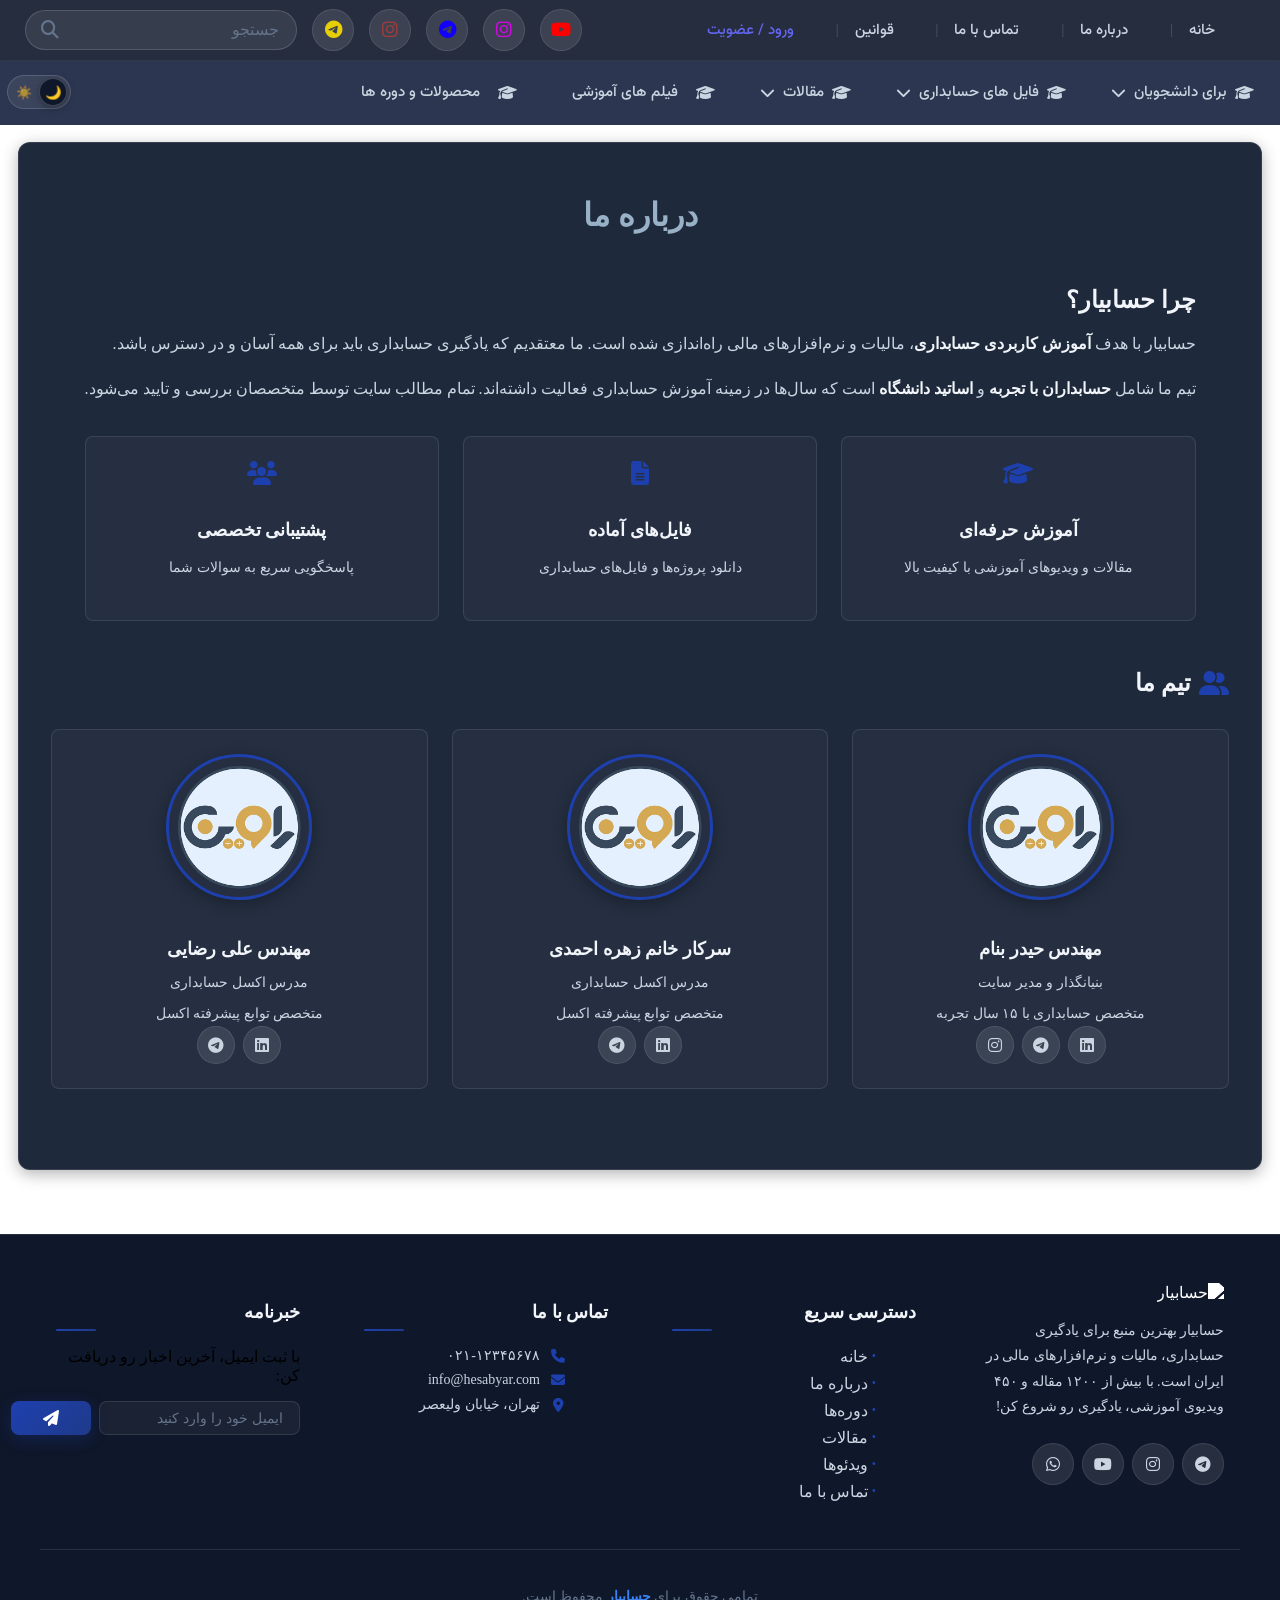
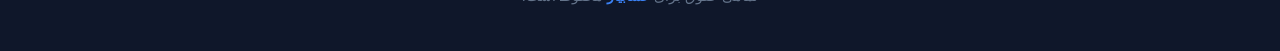
==== commit c53ffd80: "fourth commit : edit something" ====
--- a/html/about-us.html
+++ b/html/about-us.html
@@ -499,18 +499,10 @@
         <!-- PAGE HEADER -->
         <div class="page-header">
           <h1 class="page-title">درباره ما</h1>
-          <p class="page-subtitle">با حسابیار آشنا شوید</p>
         </div>
 
         <!-- ABOUT CONTENT -->
         <div class="about-content">
-          <div class="about-image">
-            <img
-              src="../images/about-us.jpg"
-              alt="درباره حسابیار"
-              loading="lazy"
-            />
-          </div>
           <div class="about-text">
             <h2>چرا حسابیار؟</h2>
             <p>
@@ -552,8 +544,8 @@
           </h2>
           <div class="team-grid">
             <div class="team-member">
-              <img src="../images/team-1.jpg" alt="مدیر سایت" loading="lazy" />
-              <h3>مهندس سامان بنام</h3>
+              <img src="../images/ravin.png" alt="مدیر سایت" loading="lazy" />
+              <h3>مهندس حیدر بنام</h3>
               <p>بنیانگذار و مدیر سایت</p>
               <p class="team-bio">متخصص حسابداری با ۱۵ سال تجربه</p>
               <div class="team-socials">
@@ -563,7 +555,7 @@
               </div>
             </div>
             <div class="team-member">
-              <img src="../images/team-2.jpg" alt="مدرس اکسل" loading="lazy" />
+              <img src="../images/ravin.png" alt="مدرس اکسل" loading="lazy" />
               <h3>سرکار خانم زهره احمدی</h3>
               <p>مدرس اکسل حسابداری</p>
               <p class="team-bio">متخصص توابع پیشرفته اکسل</p>
@@ -573,14 +565,10 @@
               </div>
             </div>
             <div class="team-member">
-              <img
-                src="../images/team-3.jpg"
-                alt="مدرس مالیات"
-                loading="lazy"
-              />
-              <h3>آقای محمد رضایی</h3>
-              <p>مدرس مالیات</p>
-              <p class="team-bio">کارشناس ارشد مالیاتی</p>
+              <img src="../images/ravin.png" alt="مدرس اکسل" loading="lazy" />
+              <h3>مهندس علی رضایی</h3>
+              <p>مدرس اکسل حسابداری</p>
+              <p class="team-bio">متخصص توابع پیشرفته اکسل</p>
               <div class="team-socials">
                 <a href="#"><i class="fa-brands fa-linkedin"></i></a>
                 <a href="#"><i class="fa-brands fa-telegram"></i></a>
@@ -588,56 +576,19 @@
             </div>
           </div>
         </section>
-
-        <!-- STATS SECTION -->
-        <section class="about-stats">
-          <h2 class="section-title">
-            <i class="fa-solid fa-chart-line"></i>
-            آمار سایت
-          </h2>
-          <div class="stats-grid">
-            <div class="stat-card">
-              <i class="fa-solid fa-file-lines"></i>
-              <span class="stat-number">۱۲۰۰+</span>
-              <span class="stat-label">مقاله آموزشی</span>
-            </div>
-            <div class="stat-card">
-              <i class="fa-solid fa-video"></i>
-              <span class="stat-number">۴۵۰+</span>
-              <span class="stat-label">ویدئوی آموزشی</span>
-            </div>
-            <div class="stat-card">
-              <i class="fa-solid fa-users"></i>
-              <span class="stat-number">۱۰K+</span>
-              <span class="stat-label">کاربر فعال</span>
-            </div>
-            <div class="stat-card">
-              <i class="fa-solid fa-download"></i>
-              <span class="stat-number">۵۰۰۰+</span>
-              <span class="stat-label">دانلود فایل</span>
-            </div>
-          </div>
-        </section>
-
-        <!-- CTA SECTION -->
-        <section class="cta-section">
-          <div class="cta-content">
-            <h2 class="cta-title">
-              <i class="fa-solid fa-rocket"></i>
-              به ما بپیوندید!
-            </h2>
-            <p class="cta-desc">
-              اگر به حسابداری علاقه دارید، همین حالا ثبت‌نام کنید و به جامعه
-              بزرگ حسابیار بپیوندید.
-            </p>
-            <a href="signup.html" class="btn btn-primary btn-lg">
-              <i class="fa-solid fa-user-plus"></i>
-              ثبت‌نام رایگان
-            </a>
-          </div>
-        </section>
       </div>
     </main>
+
+    <!-- toggle btn -->
+    <button id="themeToggleBtn" class="theme-toggle" aria-label="تغییر تم">
+      <span class="theme-toggle-track-icons"
+        ><span>🌙</span><span>☀️</span></span
+      >
+      <span class="theme-toggle-knob">
+        <span class="icon-sun">☀️</span>
+        <span class="icon-moon">🌙</span>
+      </span>
+    </button>
 
     <!-- FOOTER -->
     <footer class="footer">
@@ -714,12 +665,16 @@
           </div>
         </div>
         <div class="footer-bottom">
-          <p>
-            تمامی حقوق برای <a href="home.html">حسابیار</a> محفوظ است. | طراحی
-            شده با ❤️
-          </p>
+          <p>تمامی حقوق برای <a href="home.html">حسابیار</a> محفوظ است.</p>
         </div>
       </div>
     </footer>
+
+    <!-- scripts -->
+    <script src="../scripts/mobile-menu.js"></script>
+    <script src="../scripts/mobile-menu.js"></script>
+    <script src="../scripts/ai-widget.js"></script>
+    <script src="../scripts/up-btn.js"></script>
+    <script src="../scripts/toggle-btn.js"></script>
   </body>
 </html>
--- a/styles/header/bottom-header.css
+++ b/styles/header/bottom-header.css
@@ -19,6 +19,8 @@
 
 .bottom-header_wrapper {
     width: 100%;
+    display: flex;
+    align-items: center;
 }
 
 .navbar {
@@ -134,7 +136,6 @@
     align-items: center;
     text-decoration: none;
     color: #94a3b8;
-    padding: 12px 18px;
     transition: all 0.25s ease;
     font-family: 'Vazirmatn', 'Segoe UI', sans-serif;
     font-size: 14px;
@@ -143,7 +144,7 @@
 .sub-menu li a:hover {
     background: rgba(255, 255, 255, 0.08);
     color: #3b82f6;
-    padding-right: 26px;
+    padding-right: 15px;
 }
 
 .sub-menu li:not(:last-child) {
--- a/styles/header/mobile-header.css
+++ b/styles/header/mobile-header.css
@@ -61,12 +61,12 @@
 
 /* Website Logo */
 .website-logo {
-    padding-left: 0.75rem;
+    padding: 0.5rem 0 0 0.75rem;
 }
 
 .website-logo_img {
-    width: 5rem;
-    height: 3rem;
+    width: 3rem;
+    height: 3.3rem;
 }
 
 /* Mobile Menu - Glass Effect */
@@ -403,7 +403,7 @@
 
 @media (max-width: 768px) {
     .mobile-menu {
-        width: 100%;
+        width: 50%;
         right: -100%;
     }
 
--- a/styles/main/main.css
+++ b/styles/main/main.css
@@ -6,10 +6,14 @@
 @import url('common.css');
 @import url('hero.css');
 @import url('learning-path.css');
-@import url('courses.css');
+@import url('popular-courses.css');
+@import url('new-courses.css');
 @import url('categories.css');
 @import url('featured.css');
 @import url('testimonials.css');
 @import url('articles.css');
-@import url('cta.css');
-@import url('videos.css');+@import url('exams.css');
+@import url('videos.css');
+@import url('up-btn.css');
+@import url('ai-widget.css');
+@import url('toggle.css');
--- a/styles/pages/about-us.css
+++ b/styles/pages/about-us.css
@@ -3,28 +3,25 @@
    ============================================ */
 
 @import url('../variables.css');
-@import url('../base.css');
+
+.page-header {
+    text-align: center;
+    margin-bottom: 2rem;
+}
+
+.page-title {
+    color: #98b1c6;
+}
 
 /* ABOUT CONTENT */
 .about-content {
-    display: grid;
-    grid-template-columns: 1fr 1fr;
+    display: flex;
+    flex-direction: column;
     gap: var(--spacing-2xl);
     margin-bottom: var(--spacing-2xl);
     align-items: center;
 }
 
-.about-image {
-    border-radius: var(--radius-xl);
-    overflow: hidden;
-    box-shadow: var(--shadow-lg);
-}
-
-.about-image img {
-    width: 100%;
-    height: auto;
-    object-fit: cover;
-}
 
 .about-text h2 {
     font-size: var(--font-size-2xl);
@@ -164,52 +161,39 @@
     transform: translateY(-2px);
 }
 
-/* STATS SECTION */
-.about-stats {
-    margin-bottom: var(--spacing-xl);
-}
-
-.stats-grid {
-    display: grid;
-    grid-template-columns: repeat(auto-fit, minmax(200px, 1fr));
-    gap: var(--spacing-lg);
-    margin-top: var(--spacing-xl);
-}
-
-.stat-card {
-    text-align: center;
-    padding: var(--spacing-lg);
-    background: rgba(255, 255, 255, 0.03);
-    border: 1px solid var(--border-color);
-    border-radius: var(--radius-lg);
-    transition: all var(--transition-normal);
-}
-
-.stat-card:hover {
-    background: rgba(255, 255, 255, 0.06);
-    transform: translateY(-4px);
-    box-shadow: var(--shadow-md);
-    border-color: var(--accent-primary);
-}
-
-.stat-card i {
-    font-size: var(--font-size-2xl);
-    color: var(--accent-primary);
-    margin-bottom: var(--spacing-md);
-}
-
-.stat-card .stat-number {
-    display: block;
-    font-size: var(--font-size-3xl);
-    font-weight: var(--font-weight-bold);
-    color: var(--text-primary);
-    margin-bottom: var(--spacing-xs);
-}
-
-.stat-card .stat-label {
-    font-size: var(--font-size-sm);
-    color: var(--text-muted);
-}
+/* about-us light mode */
+html[data-theme="light"] .page-title {
+    color: rgba(45, 49, 56, 0.95) !important;
+}
+
+html[data-theme="light"] .about-feature {
+    border-color: rgb(190, 177, 177) !important;
+}
+
+html[data-theme="light"] .about-feature:hover {
+    background: rgba(255, 255, 255, 0.06) !important;
+    transform: translateY(-4px) !important;
+    box-shadow: var(--shadow-md) !important;
+    border-color: var(--accent-primary) !important;
+}
+
+html[data-theme="light"] .team-member {
+    border-color: rgb(171, 210, 233) !important;
+}
+
+html[data-theme="light"] .team-member:hover {
+    border-color: var(--accent-primary) !important;
+}
+
+html[data-theme="light"] .team-socials a {
+    border-color: rgb(173, 182, 188) !important;
+}
+
+html[data-theme="light"] .team-socials a:hover {
+    background: rgb(149, 82, 82) !important;
+}
+
+/* about-us light mode */
 
 /* Responsive */
 @media (max-width: 992px) {
--- a/styles/footer/main-footer.css
+++ b/styles/footer/main-footer.css
@@ -74,7 +74,6 @@
 
 .footer-links a {
     color: var(--text-secondary);
-    font-size: var(--font-size-sm);
     transition: all var(--transition-fast);
     display: flex;
     align-items: center;
@@ -152,6 +151,7 @@
     font-size: var(--font-size-sm);
     outline: none;
     transition: all var(--transition-fast);
+    padding-left: 0.5rem;
 }
 
 .newsletter-input::placeholder {
@@ -180,10 +180,32 @@
     font-weight: var(--font-weight-semibold);
 }
 
+/* footer light mode */
+html[data-theme="light"] .footer-links a {
+    color: #7d8493 !important;
+}
+
+html[data-theme="light"] .footer-links a:hover {
+    color: var(--accent-primary) !important;
+}
+
+html[data-theme="light"] .footer-links a {
+    color: #2e2f31 !important;
+}
+
+html[data-theme="light"] .social-link:hover {
+    background: unset !important;
+    color: unset !important;
+}
+
+/* footer light mode */
+
+
+
 /* Responsive */
 @media (max-width: 768px) {
     .footer-top {
-        grid-template-columns: repeat(2, 1fr);
+        grid-template-columns: repeat(1, 1fr);
     }
 
     .newsletter-form {
